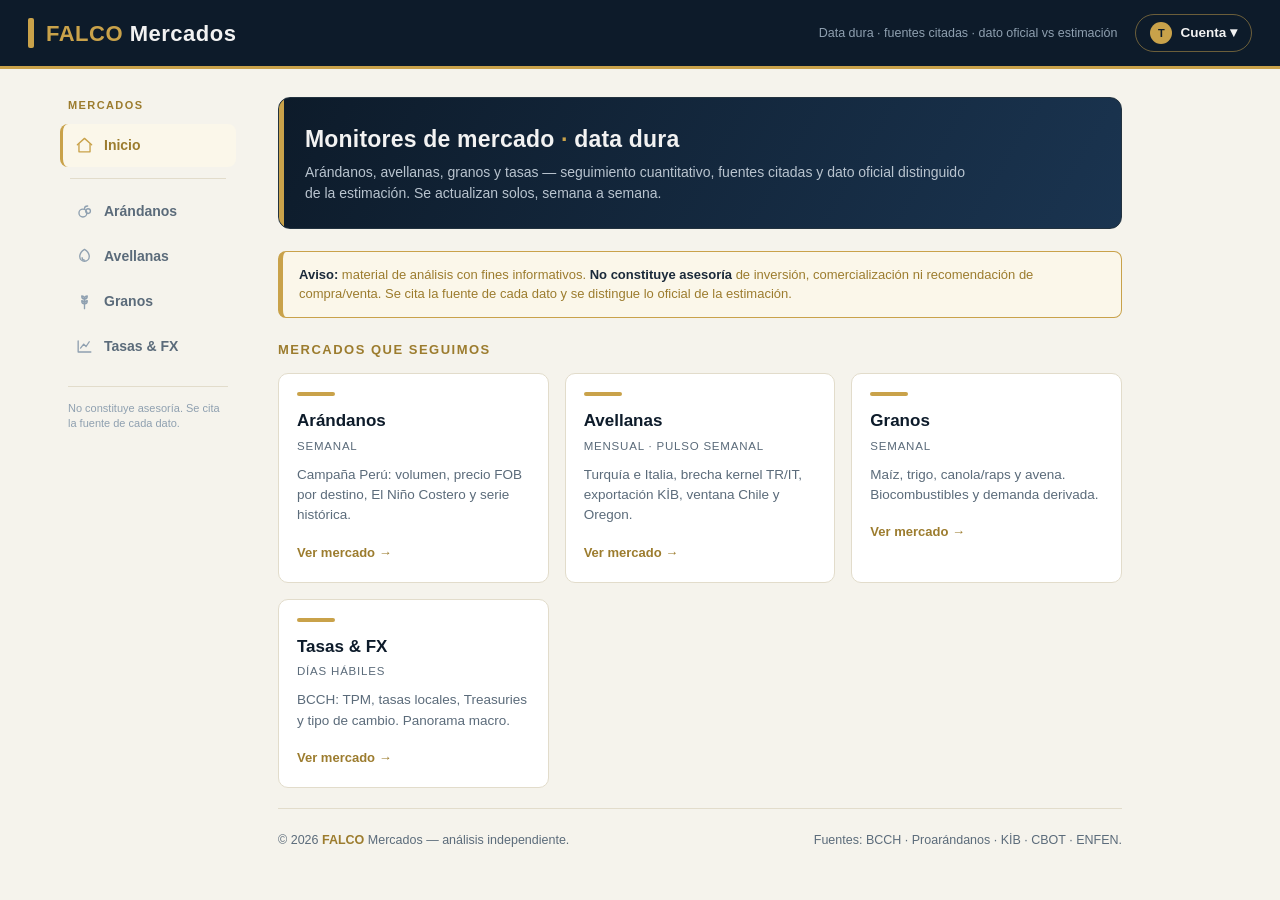
==== index.html @ 5cbb4a00 "Sitio Falco Mercados — publicación inicial" ====
<!DOCTYPE html>
<html lang="es">
<head>
<meta charset="utf-8">
<meta name="viewport" content="width=device-width, initial-scale=1">
<title>Falco Mercados — Informes</title>
<link rel="stylesheet" href="assets/style.css">
</head>
<body>

<header class="topbar">
  <div class="brand">
    <div class="bar"></div>
    <h1><span class="gold">FALCO</span> Mercados</h1>
  </div>
  <div class="topright">
    <span class="tagline">Data dura · fuentes citadas · dato oficial vs estimación</span>
    <a class="acct" href="#"><span class="dot">T</span> Cuenta ▾</a>
  </div>
</header>

<div class="layout">
  <aside class="sidebar">
    <div class="side-label">Mercados</div>
    <nav>
      <a href="index.html" class="active"><svg class="ic" viewBox="0 0 24 24" fill="none" stroke="currentColor" stroke-width="1.7" stroke-linecap="round" stroke-linejoin="round"><path d="M3 11l9-8 9 8"/><path d="M5 10v10h14V10"/></svg>Inicio</a>
      <div class="side-div"></div>
      <a href="arandanos.html"><svg class="ic" viewBox="0 0 24 24" fill="none" stroke="currentColor" stroke-width="1.7" stroke-linecap="round" stroke-linejoin="round"><circle cx="10" cy="14" r="5"/><circle cx="16.5" cy="11.5" r="3"/><path d="M12 8.5c0-2 1.5-3.5 4-3.5"/></svg>Arándanos</a>
      <a href="avellanas.html"><svg class="ic" viewBox="0 0 24 24" fill="none" stroke="currentColor" stroke-width="1.7" stroke-linecap="round" stroke-linejoin="round"><path d="M12 3c4 2.5 6 5.5 6 9a6 6 0 0 1-12 0c0-3.5 2-6.5 6-9z"/><path d="M9 13.5c0 1.7 1.3 3 3 3"/></svg>Avellanas</a>
      <a href="granos.html"><svg class="ic" viewBox="0 0 24 24" fill="none" stroke="currentColor" stroke-width="1.7" stroke-linecap="round" stroke-linejoin="round"><path d="M12 21V7"/><path d="M12 9C10 9 8.5 7.5 8.5 5 11 5 12 6.5 12 9z"/><path d="M12 9c2 0 3.5-1.5 3.5-4C13 5 12 6.5 12 9z"/><path d="M12 15c-2 0-3.5-1.5-3.5-4 2.5 0 3.5 1.5 3.5 4z"/><path d="M12 15c2 0 3.5-1.5 3.5-4C13 11 12 12.5 12 15z"/></svg>Granos</a>
      <a href="tasas.html"><svg class="ic" viewBox="0 0 24 24" fill="none" stroke="currentColor" stroke-width="1.7" stroke-linecap="round" stroke-linejoin="round"><path d="M4 5v14h16"/><path d="M7 14l4-5 3 3 4-6"/></svg>Tasas &amp; FX</a>
    </nav>
    <div class="side-foot">No constituye asesoría. Se cita la fuente de cada dato.</div>
  </aside>

  <main class="main">
    <div class="hero">
      <h2>Monitores de mercado <span class="gold">·</span> data dura</h2>
      <p>Arándanos, avellanas, granos y tasas — seguimiento cuantitativo, fuentes citadas y dato oficial distinguido de la estimación. Se actualizan solos, semana a semana.</p>
    </div>
    <div class="disc">
      <strong>Aviso:</strong> material de análisis con fines informativos.
      <strong>No constituye asesoría</strong> de inversión, comercialización ni recomendación de compra/venta.
      Se cita la fuente de cada dato y se distingue lo oficial de la estimación.
    </div>

    <h2 class="sec">Mercados que seguimos</h2>
    <div class="grid">
      <a class="card" href="arandanos.html">
        <div class="top"></div><h3>Arándanos</h3>
        <div class="freq">Semanal</div>
        <p>Campaña Perú: volumen, precio FOB por destino, El Niño Costero y serie histórica.</p>
        <span class="go">Ver mercado</span>
      </a>
      <a class="card" href="avellanas.html">
        <div class="top"></div><h3>Avellanas</h3>
        <div class="freq">Mensual · pulso semanal</div>
        <p>Turquía e Italia, brecha kernel TR/IT, exportación KİB, ventana Chile y Oregon.</p>
        <span class="go">Ver mercado</span>
      </a>
      <a class="card" href="granos.html">
        <div class="top"></div><h3>Granos</h3>
        <div class="freq">Semanal</div>
        <p>Maíz, trigo, canola/raps y avena. Biocombustibles y demanda derivada.</p>
        <span class="go">Ver mercado</span>
      </a>
      <a class="card" href="tasas.html">
        <div class="top"></div><h3>Tasas &amp; FX</h3>
        <div class="freq">Días hábiles</div>
        <p>BCCH: TPM, tasas locales, Treasuries y tipo de cambio. Panorama macro.</p>
        <span class="go">Ver mercado</span>
      </a>
    </div>

    <footer>
      <div class="row">
        <span>© <span id="yr"></span> <span class="gold">FALCO</span> Mercados — análisis independiente.</span>
        <span>Fuentes: BCCH · Proarándanos · KİB · CBOT · ENFEN.</span>
      </div>
    </footer>
  </main>
</div>
<script>document.getElementById('yr').textContent=new Date().getFullYear();</script>
</body>
</html>
---- assets/style.css ----
:root{
  --navy:#0D1B2A; --navy2:#132538; --gold:#C9A24A; --goldl:#E5C877;
  --goldd:#9C7C2E; --ink:#1B2A3A; --grey:#5B6B7A; --lgrey:#8FA0B0;
  --bg:#F5F3EC; --panel:#FFFFFF; --line:#E2DCCB;
  --blue:#3E6B8F; --red:#C0564A; --green:#2E8B57;
}
*{box-sizing:border-box;margin:0;padding:0}
body{font-family:-apple-system,BlinkMacSystemFont,"Segoe UI",Roboto,Helvetica,Arial,sans-serif;
  background:var(--bg);color:var(--ink);line-height:1.5;-webkit-font-smoothing:antialiased}
a{color:inherit;text-decoration:none}
.wrap{max-width:1080px;margin:0 auto;padding:0 28px}

/* top bar (brand + account / future items) */
.topbar{background:var(--navy);color:#F2F2F2;position:sticky;top:0;z-index:20;
  display:flex;align-items:center;justify-content:space-between;
  padding:14px 28px;border-bottom:3px solid var(--gold)}
.brand{display:flex;align-items:center;gap:12px}
.brand .bar{width:6px;height:30px;background:var(--gold);border-radius:2px}
.brand h1{font-size:22px;font-weight:800;letter-spacing:.5px}
.brand .gold{color:var(--gold)}
.topright{display:flex;align-items:center;gap:18px}
.topright .tagline{color:var(--lgrey);font-size:12.5px}
.acct{display:flex;align-items:center;gap:8px;font-size:13.5px;font-weight:600;color:#F2F2F2;
  border:1px solid rgba(201,162,74,.5);border-radius:20px;padding:7px 14px;transition:.12s}
.acct:hover{border-color:var(--gold);color:var(--gold)}
.acct .dot{width:22px;height:22px;border-radius:50%;background:var(--gold);color:var(--navy);
  display:flex;align-items:center;justify-content:center;font-weight:800;font-size:11px}

/* layout: sidebar + main */
.layout{display:flex;align-items:flex-start;max-width:1200px;margin:0 auto}
.sidebar{width:210px;flex-shrink:0;position:sticky;top:66px;align-self:flex-start;
  padding:22px 14px 22px 20px}
.side-label{font-size:11px;text-transform:uppercase;letter-spacing:1.4px;color:var(--goldd);
  font-weight:700;margin:6px 8px 10px}
.sidebar nav{display:flex;flex-direction:column;gap:2px}
.sidebar nav a{display:flex;align-items:center;gap:10px;padding:11px 12px;font-size:14px;font-weight:600;
  color:var(--grey);border-radius:8px;border-left:3px solid transparent;transition:.12s}
.sidebar nav a:hover{background:var(--panel);color:var(--navy)}
.sidebar nav a.active{background:#FBF7EA;color:var(--goldd);border-left-color:var(--gold)}
.sidebar nav a .ic{width:19px;height:19px;color:var(--lgrey);flex-shrink:0}
.sidebar nav a:hover .ic{color:var(--navy)}
.sidebar nav a.active .ic{color:var(--gold)}
.side-div{height:1px;background:var(--line);margin:9px 10px}
.side-foot{margin:18px 8px 0;padding-top:14px;border-top:1px solid var(--line);
  font-size:11px;color:var(--lgrey);line-height:1.4}
.main{flex:1;min-width:0;padding:8px 28px 0;max-width:900px}

@media(max-width:760px){
  .layout{flex-direction:column}
  .sidebar{width:100%;position:static;padding:14px 20px 0}
  .sidebar nav{flex-direction:row;flex-wrap:wrap}
  .main{padding:8px 20px 0}
  .topright .tagline{display:none}
}

/* disclaimer */
.disc{background:#FBF7EA;border:1px solid var(--gold);border-left:5px solid var(--gold);
  border-radius:8px;padding:13px 16px;margin:22px auto;font-size:13px;color:var(--goldd)}
.disc strong{color:var(--ink)}

/* landing cards */
h2.sec{font-size:13px;text-transform:uppercase;letter-spacing:1.5px;color:var(--goldd);
  margin:22px 0 14px;font-weight:700}
.grid{display:grid;grid-template-columns:repeat(auto-fill,minmax(240px,1fr));gap:16px}
.card{background:var(--panel);border:1px solid var(--line);border-radius:10px;padding:18px;
  transition:transform .12s,box-shadow .12s}
.card:hover{transform:translateY(-2px);box-shadow:0 6px 22px rgba(13,27,42,.10)}
.card .top{width:38px;height:4px;background:var(--gold);border-radius:2px;margin-bottom:12px}
.card h3{font-size:17px;color:var(--navy);font-weight:700;margin-bottom:4px}
.card .freq{font-size:11.5px;text-transform:uppercase;letter-spacing:.8px;color:var(--grey);margin-bottom:10px}
.card p{font-size:13.5px;color:var(--grey);margin-bottom:14px}
.card .go{font-size:13px;font-weight:700;color:var(--goldd)}
.card .go::after{content:" →"}

/* market page */
.mkt-head{display:flex;align-items:flex-end;justify-content:space-between;margin:26px 0 6px;gap:16px;flex-wrap:wrap}
.mkt-head h2{font-size:26px;color:var(--navy);font-weight:800}
.mkt-head .sub{color:var(--grey);font-size:13.5px;margin-top:2px}
.btn-dl{background:var(--navy);color:var(--gold);font-weight:700;font-size:13.5px;
  padding:11px 18px;border-radius:8px;border:1px solid var(--gold);white-space:nowrap;transition:.12s}
.btn-dl:hover{background:var(--gold);color:var(--navy)}
.btn-dl::before{content:"⤓  "}
.goldline{height:2px;background:linear-gradient(90deg,var(--gold),transparent);margin:8px 0 22px}

/* sub-tabs dentro de un mercado */
.subtabs{display:flex;gap:2px;border-bottom:1px solid var(--line);margin:18px 0 22px;flex-wrap:wrap}
.subtab{padding:10px 16px;font-size:13.5px;font-weight:600;color:var(--grey);cursor:pointer;
  border:none;background:none;border-bottom:2px solid transparent;margin-bottom:-1px;transition:.12s}
.subtab:hover{color:var(--navy)}
.subtab.active{color:var(--goldd);border-bottom-color:var(--gold)}
.tabpane{display:none}
.tabpane.active{display:block}
body.dark .subtabs{border-color:#23333f}
body.dark .subtab{color:#93A3B2}
body.dark .subtab:hover{color:#F2F2F2}
body.dark .subtab.active{color:var(--goldl)}
body.dark .panel,body.dark .commentary,body.dark .stat{background:#132538;border-color:#23333f}
body.dark .panel .cap,body.dark .src{color:#93A3B2}
body.dark .newslist a{background:#132538;border-color:#23333f}
body.dark .newslist a:hover{border-color:var(--gold)}
body.dark .newslist .nt{color:#F2F2F2}
body.dark .newslist .nm{color:#93A3B2}

/* noticias */
.newslist{display:flex;flex-direction:column;gap:10px}
.newslist a{display:block;background:var(--panel);border:1px solid var(--line);border-left:3px solid var(--gold);
  border-radius:8px;padding:13px 16px;transition:.12s}
.newslist a:hover{transform:translateX(2px);box-shadow:0 4px 14px rgba(13,27,42,.08)}
.newslist .nt{font-size:14px;font-weight:700;color:var(--navy);margin-bottom:3px}
.newslist .nm{font-size:12px;color:var(--grey)}
.newslist .nm .fuente{color:var(--goldd);font-weight:700}

.stats{display:grid;grid-template-columns:repeat(auto-fit,minmax(150px,1fr));gap:12px;margin-bottom:22px}
.stat{background:var(--panel);border:1px solid var(--line);border-top:3px solid var(--gold);
  border-radius:10px;padding:14px 16px}
.stat .k{font-size:11.5px;text-transform:uppercase;letter-spacing:.6px;color:var(--grey)}
.stat .v{font-size:25px;font-weight:800;color:var(--navy);margin-top:3px;letter-spacing:-.3px}
.stat .d{font-size:12px;font-weight:700;margin-top:1px}
.stat .up{color:var(--green)} .stat .down{color:var(--red)}

.panel{background:var(--panel);border:1px solid var(--line);border-radius:10px;padding:18px 18px 12px;margin-bottom:22px}
.panel h3{font-size:15px;color:var(--goldd);font-weight:700;margin-bottom:2px}
.panel .cap{font-size:11.5px;color:var(--grey);margin-bottom:14px}
.chartbox{position:relative;height:320px}
.quad{display:grid;grid-template-columns:1fr 1fr;gap:16px;margin-top:4px}
.quad .qbox{position:relative;height:210px}
@media(max-width:560px){.quad{grid-template-columns:1fr}}
.src{font-size:11px;color:var(--lgrey);margin-top:8px;font-style:italic}

.commentary{background:var(--panel);border:1px solid var(--line);border-radius:10px;padding:18px;margin-bottom:22px}
.commentary h3{font-size:15px;color:var(--goldd);font-weight:700;margin-bottom:10px}
.commentary ul{list-style:none}
.commentary li{position:relative;padding-left:18px;margin-bottom:9px;font-size:14px;color:var(--ink)}
.commentary li::before{content:"";position:absolute;left:0;top:8px;width:7px;height:7px;background:var(--gold);border-radius:2px}
.commentary .lede{background:#FBF7EA;border-left:4px solid var(--gold);padding:11px 14px;border-radius:6px;
  font-size:14px;margin-top:12px}
.commentary .lede strong{color:var(--navy)}

.soon-note{color:var(--lgrey);font-style:italic;font-size:13.5px}

footer{border-top:1px solid var(--line);margin-top:20px;padding:22px 0 40px;color:var(--grey);font-size:12.5px}
footer .row{display:flex;justify-content:space-between;flex-wrap:wrap;gap:8px}
footer .gold{color:var(--goldd);font-weight:700}

/* hero (Inicio) */
.hero{background:linear-gradient(120deg,#0D1B2A 0%,#1A3450 100%);border:1px solid #22323f;
  border-radius:12px;padding:24px 26px;margin:20px 0 6px;position:relative;overflow:hidden}
.hero::before{content:"";position:absolute;left:0;top:0;width:5px;height:100%;background:var(--gold)}
.hero h2{color:#F2F2F2;font-size:23px;font-weight:800;margin-bottom:5px;letter-spacing:.2px}
.hero h2 .gold{color:var(--gold)}
.hero p{color:#B9C4CF;font-size:14px;max-width:660px}

/* dark variant — "terminal financiera" */
body.dark{--bg:#0A141F;--panel:#132538;--line:#23333f;--ink:#E6ECF2;--grey:#93A3B2}
body.dark .sidebar{background:#0D1B2A;border-right:1px solid #23333f;border-radius:0}
body.dark .side-label{color:var(--gold)}
body.dark .sidebar nav a{color:#93A3B2}
body.dark .sidebar nav a:hover{background:#132538;color:#F2F2F2}
body.dark .sidebar nav a:hover .ic{color:#F2F2F2}
body.dark .sidebar nav a.active{background:rgba(201,162,74,.14);color:var(--gold)}
body.dark .side-div{background:#23333f}
body.dark .side-foot{color:#6b7c8b;border-color:#23333f}
body.dark h2.sec{color:var(--gold)}
body.dark .card h3{color:#F2F2F2}
body.dark .card p{color:#93A3B2}
body.dark .disc{background:#14212e;color:var(--goldl)}
body.dark .disc strong{color:#F2F2F2}
body.dark .hero{background:linear-gradient(120deg,#132538 0%,#1F3E5C 100%)}
body.dark .mkt-head h2{color:#F2F2F2}
body.dark .stat .v{color:#F2F2F2}
body.dark .panel h3,body.dark .commentary h3{color:var(--goldl)}
body.dark .commentary li{color:#DBE3EB}
body.dark .commentary .lede{background:#14212e}
body.dark .commentary .lede strong{color:var(--gold)}
body.dark footer .gold,body.dark .card .go{color:var(--goldl)}
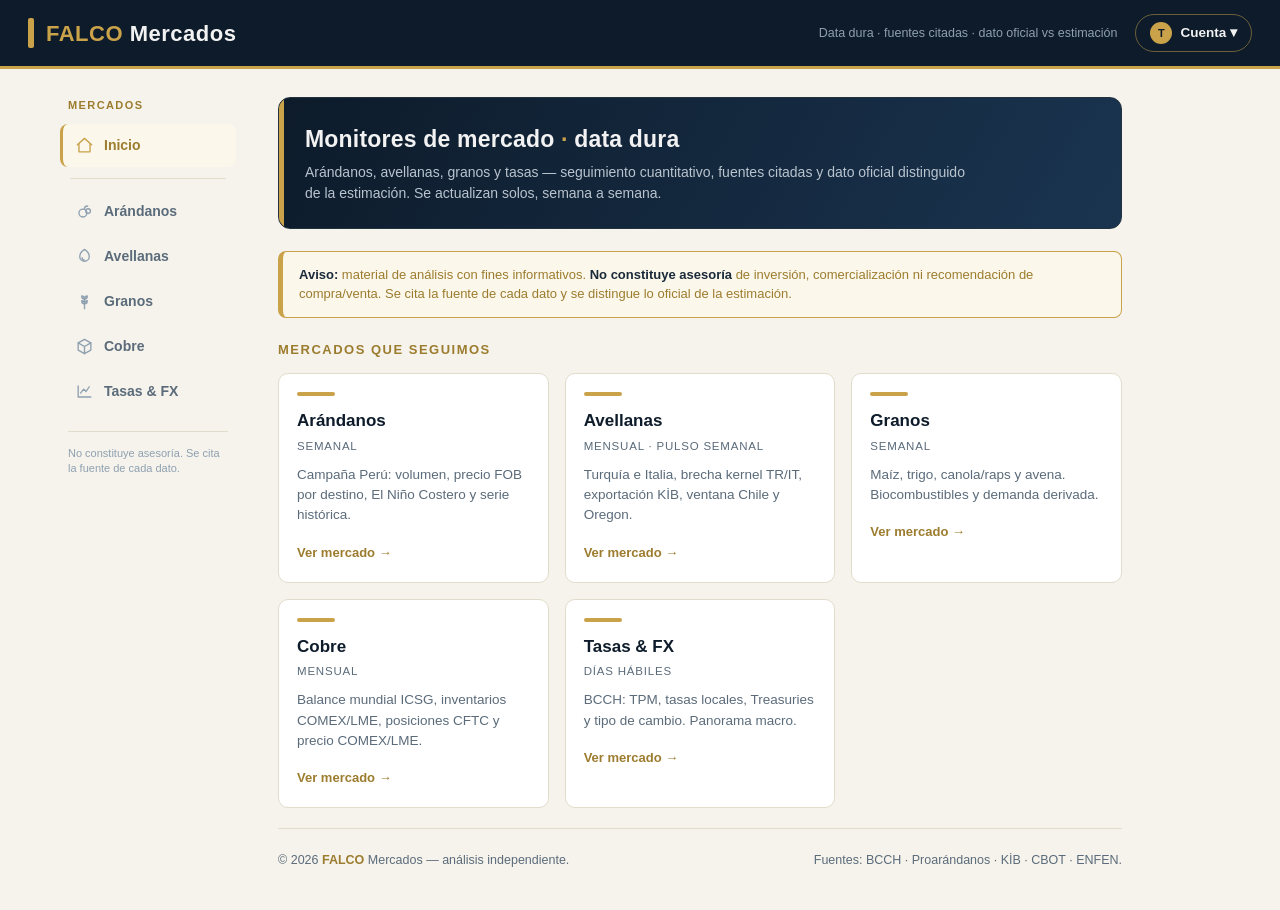
==== commit ede08c2b: "Agregar mercado Cobre (página propia + sidebar + informe PDF)" ====
--- a/index.html
+++ b/index.html
@@ -28,6 +28,7 @@
       <a href="arandanos.html"><svg class="ic" viewBox="0 0 24 24" fill="none" stroke="currentColor" stroke-width="1.7" stroke-linecap="round" stroke-linejoin="round"><circle cx="10" cy="14" r="5"/><circle cx="16.5" cy="11.5" r="3"/><path d="M12 8.5c0-2 1.5-3.5 4-3.5"/></svg>Arándanos</a>
       <a href="avellanas.html"><svg class="ic" viewBox="0 0 24 24" fill="none" stroke="currentColor" stroke-width="1.7" stroke-linecap="round" stroke-linejoin="round"><path d="M12 3c4 2.5 6 5.5 6 9a6 6 0 0 1-12 0c0-3.5 2-6.5 6-9z"/><path d="M9 13.5c0 1.7 1.3 3 3 3"/></svg>Avellanas</a>
       <a href="granos.html"><svg class="ic" viewBox="0 0 24 24" fill="none" stroke="currentColor" stroke-width="1.7" stroke-linecap="round" stroke-linejoin="round"><path d="M12 21V7"/><path d="M12 9C10 9 8.5 7.5 8.5 5 11 5 12 6.5 12 9z"/><path d="M12 9c2 0 3.5-1.5 3.5-4C13 5 12 6.5 12 9z"/><path d="M12 15c-2 0-3.5-1.5-3.5-4 2.5 0 3.5 1.5 3.5 4z"/><path d="M12 15c2 0 3.5-1.5 3.5-4C13 11 12 12.5 12 15z"/></svg>Granos</a>
+      <a href="cobre.html"><svg class="ic" viewBox="0 0 24 24" fill="none" stroke="currentColor" stroke-width="1.7" stroke-linecap="round" stroke-linejoin="round"><path d="M12 3l8 4.5v9L12 21l-8-4.5v-9z"/><path d="M4 7.5l8 4.5 8-4.5"/><path d="M12 12v9"/></svg>Cobre</a>
       <a href="tasas.html"><svg class="ic" viewBox="0 0 24 24" fill="none" stroke="currentColor" stroke-width="1.7" stroke-linecap="round" stroke-linejoin="round"><path d="M4 5v14h16"/><path d="M7 14l4-5 3 3 4-6"/></svg>Tasas &amp; FX</a>
     </nav>
     <div class="side-foot">No constituye asesoría. Se cita la fuente de cada dato.</div>
@@ -64,6 +65,12 @@
         <p>Maíz, trigo, canola/raps y avena. Biocombustibles y demanda derivada.</p>
         <span class="go">Ver mercado</span>
       </a>
+      <a class="card" href="cobre.html">
+        <div class="top"></div><h3>Cobre</h3>
+        <div class="freq">Mensual</div>
+        <p>Balance mundial ICSG, inventarios COMEX/LME, posiciones CFTC y precio COMEX/LME.</p>
+        <span class="go">Ver mercado</span>
+      </a>
       <a class="card" href="tasas.html">
         <div class="top"></div><h3>Tasas &amp; FX</h3>
         <div class="freq">Días hábiles</div>
